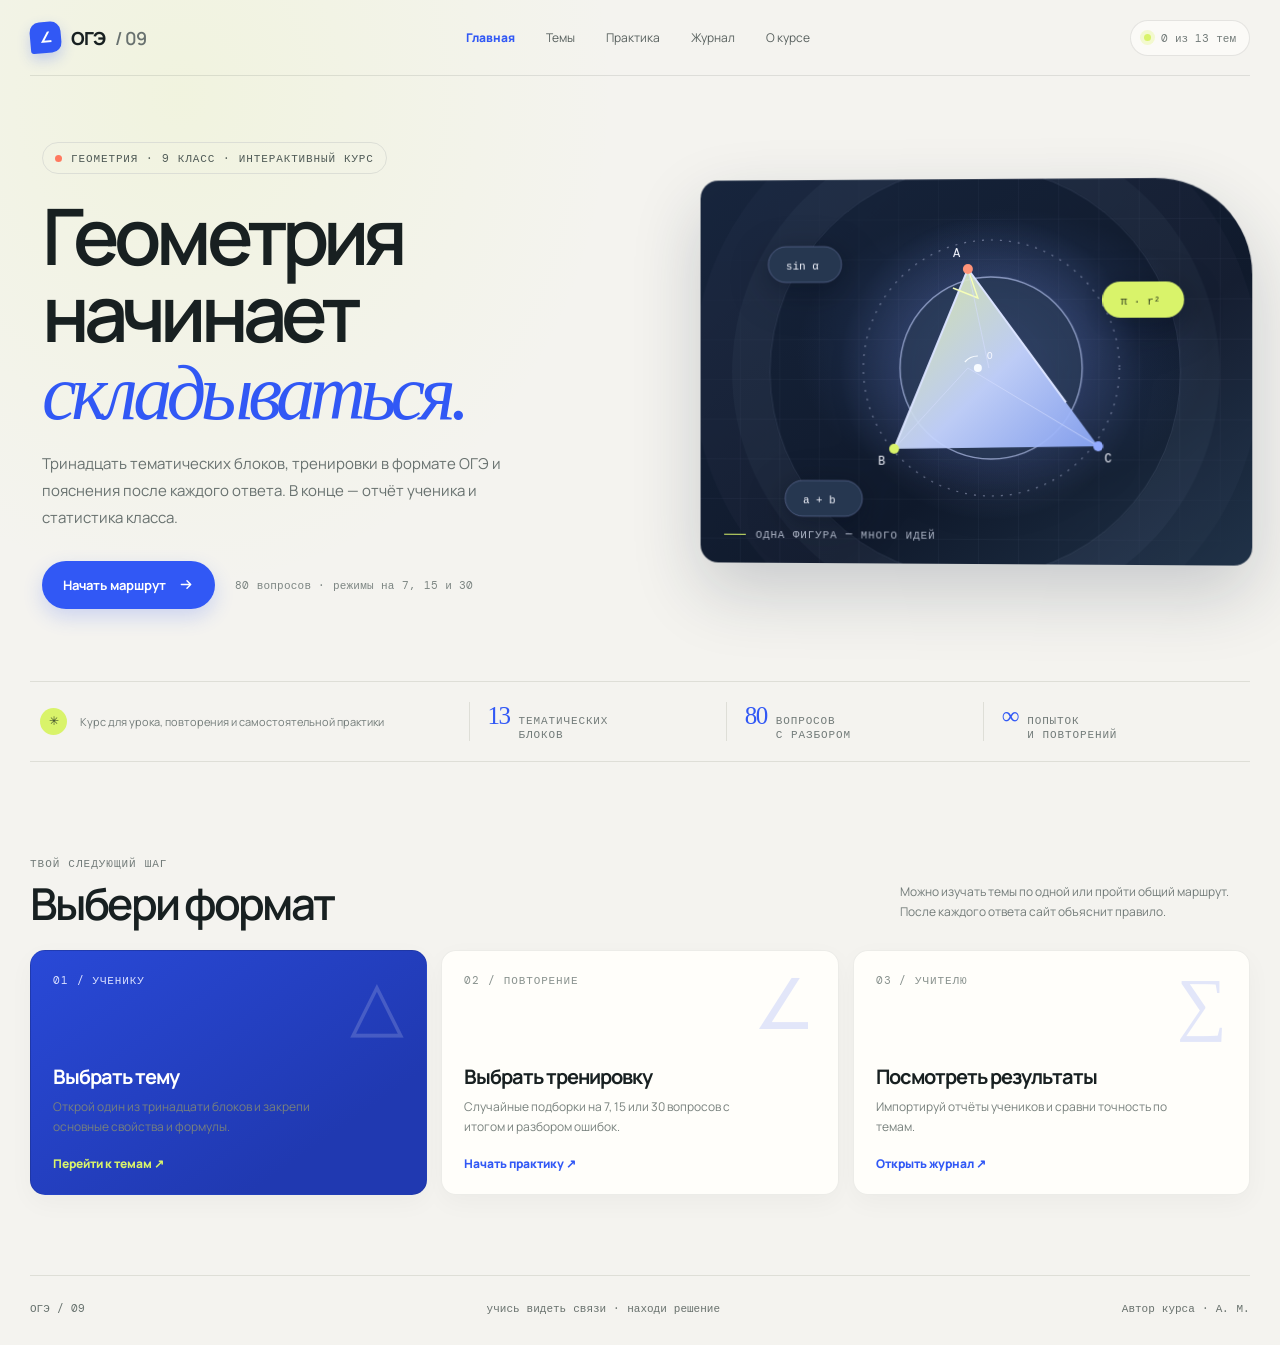
==== index.html @ 627dd579 "Add files via upload" ====
<!doctype html>
<html lang="ru">
<head>
  <meta charset="utf-8">
  <meta name="viewport" content="width=device-width, initial-scale=1">
  <meta name="theme-color" content="#f4f3ef">
  <meta name="description" content="Интерактивный курс геометрии для 9 класса: темы, квизы и отчёты учеников.">
  <title>Геометрия, которая складывается · ОГЭ / 09</title>
  <link rel="stylesheet" href="assets/style.css">
</head>
<body data-page="home">
  <div class="shell">
    <header class="topbar">
      <a class="brand" href="index.html" aria-label="ОГЭ 09 — на главную"><span class="brand-mark">∠</span><span>ОГЭ</span><span>/ 09</span></a>
      <nav class="topnav" aria-label="Основная навигация">
        <a href="index.html" aria-current="page">Главная</a>
        <a href="topics.html">Темы</a>
        <a href="practice.html">Практика</a>
        <a href="journal.html">Журнал</a>
        <a href="about.html">О курсе</a>
      </nav>
      <div class="top-progress"><span class="tiny-dot"></span><span id="headerProgress">0 из 13 тем</span></div>
    </header>
  <main id="top" class="page-main">
      <section class="hero" aria-labelledby="hero-title">
        <div class="hero-copy">
          <div class="hero-tag"><i></i> геометрия · 9 класс · интерактивный курс</div>
          <h1 id="hero-title">Геометрия<br>начинает <em>складываться.</em></h1>
          <p class="hero-lead">Тринадцать тематических блоков, тренировки в формате ОГЭ и пояснения после каждого ответа. В конце — отчёт ученика и статистика класса.</p>
          <div class="hero-actions">
            <a class="button-primary" href="practice.html?unit=all">Начать маршрут <svg viewBox="0 0 16 16" fill="none" aria-hidden="true"><path d="M2.5 8h10m-4-4 4 4-4 4" stroke="currentColor" stroke-width="1.5" stroke-linecap="round" stroke-linejoin="round"/></svg></a>
            <span class="hero-note">80 вопросов · режимы на 7, 15 и 30</span>
          </div>
        </div>
        <div class="hero-art" aria-label="Геометрическая иллюстрация с окружностью и треугольником" role="img">
          <svg viewBox="0 0 520 385" fill="none" aria-hidden="true">
            <defs><linearGradient id="tri" x1="145" y1="74" x2="391" y2="328" gradientUnits="userSpaceOnUse"><stop stop-color="#e6f58c"/><stop offset=".52" stop-color="#c6d5ff"/><stop offset="1" stop-color="#7293f3"/></linearGradient><radialGradient id="halo"><stop stop-color="#8ca5ff" stop-opacity=".36"/><stop offset="1" stop-color="#8ca5ff" stop-opacity="0"/></radialGradient></defs>
            <circle cx="277" cy="189" r="152" fill="url(#halo)"/>
            <circle cx="277" cy="189" r="128" stroke="#d8e0ff" stroke-opacity=".42" stroke-width="1.2" stroke-dasharray="3 7" class="shape-orbit"/>
            <circle cx="277" cy="189" r="91" fill="#293955" fill-opacity=".7" stroke="#c7d4ff" stroke-opacity=".62" stroke-width="1.4"/>
            <path class="construction-line" d="M180 270 254 90l130 177-204 3Z" fill="url(#tri)" fill-opacity=".94" stroke="#dae3ff" stroke-width="2"/>
            <path d="m254 90 10 29-25-10" stroke="#f7ffb8" stroke-width="1.4"/>
            <path class="construction-line" d="m254 90 21 99m109 78-130-78m-74 81 74-81" stroke="#d5deff" stroke-opacity=".6" stroke-width="1" stroke-dasharray="4 5"/>
            <circle cx="254" cy="90" r="5" fill="#ff9479" class="float pulse-point"/><circle cx="180" cy="270" r="5" fill="#d9f36a" class="float-delay pulse-point"/><circle cx="384" cy="267" r="5" fill="#92aaff" class="float pulse-point"/>
            <circle cx="264" cy="189" r="4" fill="#f7fbff"/>
            <path d="M251 183a17 17 0 0 1 13-6" stroke="#f7fbff" stroke-width="1.2"/>
            <text x="239" y="78" fill="#f5f7ff" font-size="12" font-family="monospace">A</text>
            <text x="164" y="286" fill="#f5f7ff" font-size="12" font-family="monospace">B</text>
            <text x="390" y="283" fill="#f5f7ff" font-size="12" font-family="monospace">C</text>
            <text x="273" y="180" fill="#f5f7ff" font-size="10" font-family="monospace">O</text>
            <g class="float-delay hero-label"><rect x="53" y="67" width="74" height="36" rx="18" fill="#263750" stroke="#aebcff" stroke-opacity=".3"/><text x="71" y="90" fill="#f5f7ff" font-size="11" font-family="monospace">sin α</text></g>
            <g class="float hero-label"><rect x="388" y="103" width="81" height="36" rx="18" fill="#d9f36a"/><text x="406" y="126" fill="#344321" font-size="11" font-family="monospace">π · r²</text></g>
            <g class="float-delay hero-label"><rect x="70" y="302" width="78" height="36" rx="18" fill="#263750" stroke="#aebcff" stroke-opacity=".3"/><text x="88" y="325" fill="#f5f7ff" font-size="11" font-family="monospace">a + b</text></g>
          </svg>
          <div class="hero-art-caption"><span></span> одна фигура — много идей</div>
        </div>
      </section>
      <div class="stats-band" aria-label="О курсе">
        <div class="stats-intro"><b>✳</b><span>Курс для урока, повторения и самостоятельной практики</span></div>
        <div class="metric"><strong>13</strong><span class="metric-label">тематических<br>блоков</span></div>
        <div class="metric"><strong>80</strong><span class="metric-label">вопросов<br>с разбором</span></div>
        <div class="metric"><strong>∞</strong><span class="metric-label">попыток<br>и повторений</span></div>
      </div>
    <section class="home-paths" aria-labelledby="paths-title">
      <div class="section-head">
        <div><span class="eyebrow">ТВОЙ СЛЕДУЮЩИЙ ШАГ</span><h2 id="paths-title">Выбери формат</h2></div>
        <p>Можно изучать темы по одной или пройти общий маршрут. После каждого ответа сайт объяснит правило.</p>
      </div>
      <div class="path-grid">
        <a class="path-card path-primary" href="topics.html"><span class="path-index">01 / УЧЕНИКУ</span><span class="path-symbol">△</span><h3>Выбрать тему</h3><p>Открой один из тринадцати блоков и закрепи основные свойства и формулы.</p><span class="path-link">Перейти к темам ↗</span></a>
        <a class="path-card" href="practice.html"><span class="path-index">02 / ПОВТОРЕНИЕ</span><span class="path-symbol">∠</span><h3>Выбрать тренировку</h3><p>Случайные подборки на 7, 15 или 30 вопросов с итогом и разбором ошибок.</p><span class="path-link">Начать практику ↗</span></a>
        <a class="path-card" href="journal.html"><span class="path-index">03 / УЧИТЕЛЮ</span><span class="path-symbol">∑</span><h3>Посмотреть результаты</h3><p>Импортируй отчёты учеников и сравни точность по темам.</p><span class="path-link">Открыть журнал ↗</span></a>
      </div>
    </section>
  </main>
  <footer><a class="footer-mark" href="index.html">ОГЭ / 09</a><span>учись видеть связи · находи решение</span><span>Автор курса · А. М.</span></footer>
  </div>
  <div id="toastRoot" aria-live="polite" aria-atomic="true"></div>
  <script src="assets/course-data.js" defer></script>
  <script src="assets/app.js" defer></script>
</body>
</html>
---- assets/style.css ----
@import url('https://fonts.googleapis.com/css2?family=DM+Mono:wght@400;500&family=Manrope:wght@400;500;600;700;800&display=swap');

    :root {
      color-scheme: light;
      --paper: #f4f3ef;
      --ink: #182021;
      --muted: #727b79;
      --line: #deded7;
      --blue: #3158f5;
      --blue-dark: #1f3dc8;
      --lime: #d9f36a;
      --coral: #ff795f;
      --mint: #bfe9d8;
      --white: #fffefa;
      --serif: Georgia, 'Times New Roman', serif;
      --mono: 'DM Mono', 'SFMono-Regular', Consolas, monospace;
      --sans: 'Manrope', -apple-system, BlinkMacSystemFont, 'Segoe UI', sans-serif;
      --shadow: 0 18px 50px rgba(23, 37, 36, .09);
    }

    * { box-sizing: border-box; }
    html { scroll-behavior: smooth; }
    body {
      margin: 0;
      background: var(--paper);
      color: var(--ink);
      font-family: var(--sans);
      -webkit-font-smoothing: antialiased;
    }
    button, a { font: inherit; }
    button { color: inherit; }
    a { color: inherit; }
    .shell { width: min(1220px, calc(100% - 48px)); margin: 0 auto; }
    .eyebrow, .micro, .unit-number, .metric-label, .quiz-kicker, .card-count {
      font-family: var(--mono); text-transform: uppercase; letter-spacing: .09em;
    }
    .eyebrow { font-size: 11px; color: var(--muted); }

    .topbar {
      height: 76px; display: flex; align-items: center; justify-content: space-between;
      border-bottom: 1px solid rgba(24,32,33,.1);
    }
    .brand { display: inline-flex; align-items: center; gap: 10px; text-decoration: none; font-weight: 800; letter-spacing: -.06em; font-size: 18px; }
    .brand-mark { display: grid; place-items: center; width: 31px; height: 31px; background: var(--blue); color: white; border-radius: 10px 10px 10px 3px; font: 700 14px var(--mono); transform: rotate(-5deg); }
    .brand span:last-child { color: #68716f; font-weight: 600; }
    .topnav { display: flex; align-items: center; gap: 31px; }
    .topnav a { text-decoration: none; font-size: 12px; color: #59615f; transition: color .2s; }
    .topnav a:hover { color: var(--blue); }
    .top-progress { display: flex; align-items: center; gap: 10px; font: 11px var(--mono); color: var(--muted); }
    .tiny-dot { width: 7px; height: 7px; background: var(--lime); border-radius: 50%; box-shadow: 0 0 0 4px rgba(217,243,106,.28); }

    .hero { padding: 66px 0 72px; display: grid; grid-template-columns: 1.06fr .94fr; align-items: center; gap: 46px; }
    .hero-copy { padding: 8px 0 0 12px; }
    .hero-tag { display: inline-flex; align-items: center; gap: 9px; padding: 8px 12px; border: 1px solid #dcded6; border-radius: 99px; color: #4f5a56; font: 10px var(--mono); letter-spacing: .08em; text-transform: uppercase; }
    .hero-tag i { display: block; width: 7px; height: 7px; border-radius: 50%; background: var(--coral); }
    h1 { max-width: 670px; margin: 23px 0 18px; font-size: clamp(48px, 6.2vw, 78px); line-height: .99; letter-spacing: -.075em; font-weight: 600; }
    h1 em { font-family: var(--serif); font-weight: 400; color: var(--blue); letter-spacing: -.07em; }
    .hero-lead { max-width: 510px; margin: 0; color: #68716f; font-size: 15px; line-height: 1.8; }
    .hero-actions { display: flex; align-items: center; gap: 20px; margin-top: 30px; }
    .button-primary { display: inline-flex; align-items: center; justify-content: center; gap: 13px; border: 0; border-radius: 99px; background: var(--blue); color: white; padding: 15px 21px; text-decoration: none; cursor: pointer; font-size: 13px; font-weight: 700; box-shadow: 0 8px 20px rgba(49,88,245,.2); transition: background .2s, transform .2s, box-shadow .2s; }
    .button-primary:hover { background: var(--blue-dark); transform: translateY(-2px); box-shadow: 0 13px 24px rgba(49,88,245,.25); }
    .button-primary svg { width: 15px; height: 15px; transition: transform .2s; }
    .button-primary:hover svg { transform: translateX(3px); }
    .hero-note { color: #7c8582; font: 10px var(--mono); letter-spacing: .02em; }

    .hero-art { position: relative; height: 385px; overflow: hidden; border-radius: 9px 100px 9px 9px; background: #dfe5dc; isolation: isolate; }
    .hero-art:before { content: ''; position: absolute; z-index: -1; width: 480px; height: 480px; left: 50%; top: 50%; transform: translate(-50%,-50%); border: 1px solid rgba(36,54,45,.16); border-radius: 50%; box-shadow: 0 0 0 38px rgba(255,255,255,.1), 0 0 0 78px rgba(255,255,255,.08); }
    .hero-art svg { position: absolute; inset: 0; width: 100%; height: 100%; }
    .hero-art-caption { position: absolute; bottom: 22px; left: 24px; display: flex; align-items: center; gap: 10px; color: #5e6960; font: 10px var(--mono); text-transform: uppercase; letter-spacing: .08em; }
    .hero-art-caption span { width: 22px; height: 1px; background: #718477; }
    .shape-orbit { transform-origin: 50% 50%; animation: orbit 24s linear infinite; }
    .float { animation: float 5s ease-in-out infinite; }
    .float-delay { animation: float 6s ease-in-out -2s infinite; }
    @keyframes orbit { to { transform: rotate(360deg); } }
    @keyframes float { 0%,100% { transform: translateY(0); } 50% { transform: translateY(-9px); } }

    .stats-band { display: grid; grid-template-columns: 1.25fr repeat(3, .75fr); align-items: center; border-top: 1px solid var(--line); border-bottom: 1px solid var(--line); padding: 18px 10px; }
    .stats-intro { display: flex; align-items: center; gap: 13px; color: #727b79; font-size: 11px; }
    .stats-intro b { display: grid; place-items: center; width: 27px; height: 27px; background: var(--lime); border-radius: 50%; color: #41502d; font: 12px var(--mono); }
    .metric { display: flex; align-items: baseline; gap: 9px; padding-left: 18px; border-left: 1px solid var(--line); }
    .metric strong { font: 400 25px var(--serif); letter-spacing: -.06em; }
    .metric-label { color: var(--muted); font-size: 8px; letter-spacing: .08em; }

    .section-head { display: flex; justify-content: space-between; align-items: end; gap: 24px; margin: 75px 0 24px; }
    .section-head h2 { margin: 8px 0 0; font-weight: 600; font-size: clamp(30px, 4vw, 44px); letter-spacing: -.065em; line-height: 1.05; }
    .section-head p { max-width: 350px; margin: 0 0 3px; color: var(--muted); font-size: 12px; line-height: 1.7; }
    .unit-grid { display: grid; grid-template-columns: repeat(3, 1fr); gap: 14px; }
    .unit-card {
      position: relative; min-height: 244px; padding: 20px 20px 18px; border: 1px solid #e3e1da; border-radius: 7px;
      background: var(--white); cursor: pointer; text-align: left; overflow: hidden;
      transition: transform .24s, box-shadow .24s, border-color .24s;
    }
    .unit-card:hover { transform: translateY(-5px); border-color: #c7ceff; box-shadow: 0 17px 40px rgba(27,43,69,.08); }
    .unit-card:focus-visible, .answer:focus-visible, button:focus-visible, a:focus-visible { outline: 3px solid rgba(49,88,245,.45); outline-offset: 3px; }
    .unit-top { display: flex; justify-content: space-between; align-items: center; position: relative; z-index: 1; }
    .unit-number { color: #929a96; font-size: 9px; }
    .card-status { display: inline-flex; align-items: center; gap: 6px; color: #7f8884; font: 9px var(--mono); }
    .card-status:before { content: ''; width: 6px; height: 6px; border-radius: 50%; background: #d9ded8; }
    .card-status.done { color: #51705f; }
    .card-status.done:before { background: #79c09b; }
    .unit-art { display: grid; place-items: center; width: 76px; height: 68px; margin: 17px 0 13px; border-radius: 5px; background: #edf0ff; color: var(--blue); transition: transform .35s; }
    .unit-card:hover .unit-art { transform: rotate(-4deg) scale(1.04); }
    .unit-art svg { width: 60px; height: 55px; overflow: visible; }
    .art-2 { color: #db7054; background: #fff0e8; }
    .art-3 { color: #4d9c82; background: #e7f5ed; }
    .art-4 { color: #ac83cd; background: #f2eaff; }
    .art-5 { color: #c19428; background: #fcf3d7; }
    .art-6 { color: #4d8a94; background: #e6f3f3; }
    .unit-card h3 { position: relative; z-index: 1; max-width: 260px; margin: 0 0 7px; font-size: 17px; line-height: 1.2; letter-spacing: -.045em; font-weight: 700; }
    .unit-card p { position: relative; z-index: 1; max-width: 270px; margin: 0; color: #7a8380; font-size: 10px; line-height: 1.65; }
    .card-count { position: absolute; right: 19px; bottom: 19px; color: #929a96; font-size: 8px; }
    .card-arrow { position: absolute; right: 18px; top: 48%; color: #abb3af; font-size: 18px; transition: transform .2s, color .2s; }
    .unit-card:hover .card-arrow { color: var(--blue); transform: translateX(4px); }

    .quiz-section { display: grid; grid-template-columns: .74fr 1.26fr; gap: 18px; margin: 74px 0 82px; scroll-margin-top: 24px; }
    .quiz-intro { display: flex; flex-direction: column; justify-content: space-between; min-height: 396px; border-radius: 8px; background: var(--blue); color: white; padding: 27px; overflow: hidden; position: relative; }
    .quiz-intro:after { content: ''; position: absolute; width: 260px; height: 260px; right: -95px; bottom: -103px; border: 1px solid rgba(255,255,255,.25); border-radius: 50%; box-shadow: 0 0 0 25px rgba(255,255,255,.06), 0 0 0 53px rgba(255,255,255,.06); }
    .quiz-kicker { font-size: 9px; color: #d5dcff; }
    .quiz-intro h2 { max-width: 280px; margin: 20px 0 10px; font-size: 38px; line-height: 1; font-weight: 600; letter-spacing: -.065em; }
    .quiz-intro p { max-width: 280px; margin: 0; color: #dbe1ff; font-size: 11px; line-height: 1.75; }
    .quiz-spark { margin-top: auto; padding-top: 28px; color: var(--lime); font: 13px var(--mono); position: relative; z-index: 1; }
    .quiz-box { min-height: 396px; display: flex; flex-direction: column; border: 1px solid #e3e1da; border-radius: 8px; background: var(--white); padding: 25px 27px; }
    .quiz-box-top { display: flex; justify-content: space-between; align-items: center; gap: 12px; }
    .quiz-topic { color: #777f7b; font: 10px var(--mono); text-transform: uppercase; letter-spacing: .07em; }
    .quiz-step { color: #8c9490; font: 10px var(--mono); }
    .progress-track { height: 3px; margin: 15px 0 26px; background: #ecece6; border-radius: 5px; overflow: hidden; }
    .progress-fill { height: 100%; width: 0; background: var(--blue); border-radius: inherit; transition: width .5s cubic-bezier(.2,.8,.2,1); }
    .quiz-content { flex: 1; display: flex; flex-direction: column; animation: rise .38s ease both; }
    @keyframes rise { from { opacity: 0; transform: translateY(9px); } to { opacity: 1; transform: translateY(0); } }
    .question { margin: 0 0 19px; font-size: clamp(18px, 2.2vw, 25px); font-weight: 600; line-height: 1.3; letter-spacing: -.045em; }
    .answers { display: grid; grid-template-columns: 1fr 1fr; gap: 9px; }
    .answer { display: flex; align-items: center; gap: 10px; min-height: 49px; border: 1px solid #e4e4dd; border-radius: 5px; background: transparent; cursor: pointer; padding: 9px 12px; text-align: left; font-size: 11px; line-height: 1.45; transition: border-color .2s, background .2s, transform .2s; }
    .answer:hover:not(:disabled) { transform: translateY(-2px); border-color: #bfc9ff; background: #f7f8ff; }
    .answer:disabled { cursor: default; }
    .answer-key { display: grid; place-items: center; flex: 0 0 22px; width: 22px; height: 22px; border-radius: 50%; background: #f1f1eb; color: #78817d; font: 9px var(--mono); }
    .answer.selected-correct { border-color: #85c5a0; background: #eef8f1; }
    .answer.selected-correct .answer-key { background: #6ab88a; color: white; }
    .answer.selected-wrong { border-color: #eda38f; background: #fff1ed; }
    .answer.selected-wrong .answer-key { background: #ec8068; color: white; }
    .answer.is-correct { border-color: #85c5a0; background: #eef8f1; }
    .answer.is-correct .answer-key { background: #6ab88a; color: white; }
    .feedback { display: none; margin-top: 15px; padding: 13px 15px; border-left: 2px solid var(--blue); background: #f3f5ff; animation: rise .3s ease both; }
    .feedback.visible { display: block; }
    .feedback-head { display: flex; align-items: center; gap: 7px; margin-bottom: 5px; font-size: 10px; font-weight: 800; }
    .feedback-head.ok { color: #3d875d; }
    .feedback-head.no { color: #bd5c48; }
    .feedback p { margin: 0; color: #626c70; font-size: 10px; line-height: 1.65; }
    .quiz-controls { display: flex; justify-content: space-between; align-items: center; gap: 12px; margin-top: 18px; }
    .quiz-hint { color: #9aa19e; font-size: 9px; }
    .button-next { border: 0; border-radius: 99px; padding: 11px 17px; background: var(--ink); color: white; cursor: pointer; font-size: 10px; font-weight: 700; transition: transform .2s, background .2s; }
    .button-next:hover { background: #344341; transform: translateY(-1px); }
    .button-next:disabled { background: #c4c9c4; cursor: not-allowed; transform: none; }
    .result-card { display: flex; flex-direction: column; align-items: flex-start; justify-content: center; flex: 1; animation: rise .4s ease both; }
    .result-stamp { display: grid; place-items: center; width: 55px; height: 55px; margin-bottom: 20px; border: 1px solid #dce6ad; border-radius: 50%; background: #f3f8dd; color: #4d602b; font: 17px var(--mono); }
    .result-card h3 { margin: 0 0 7px; font-size: 30px; letter-spacing: -.06em; }
    .result-card p { max-width: 440px; margin: 0 0 20px; color: #727b79; font-size: 11px; line-height: 1.7; }
    .result-card .button-primary { font-size: 11px; padding: 12px 17px; }

    .teacher-note { display: grid; grid-template-columns: 40px 1fr auto; gap: 16px; align-items: center; padding: 22px 23px; border-radius: 7px; background: #e8e9e2; }
    .teacher-icon { display: grid; place-items: center; width: 38px; height: 38px; border-radius: 50%; background: var(--lime); color: #465337; font: 15px var(--serif); }
    .teacher-note h3 { margin: 0 0 4px; font-size: 12px; letter-spacing: -.02em; }
    .teacher-note p { margin: 0; max-width: 700px; color: #69726e; font-size: 10px; line-height: 1.6; }
    .teacher-note a { color: #526350; font: 9px var(--mono); text-decoration: none; white-space: nowrap; }
    .teacher-note a:hover { text-decoration: underline; }
    footer { display: flex; justify-content: space-between; align-items: center; padding: 25px 0 30px; margin-top: 28px; border-top: 1px solid var(--line); color: #929a96; font: 9px var(--mono); }
    .footer-mark { color: #66716d; }

    /* A more editorial, high-contrast finish for the classroom version. */
    body { background: radial-gradient(ellipse at 14% 7%, rgba(217,243,106,.12), transparent 28%), var(--paper); }
    .topbar { position: relative; z-index: 10; }
    .brand-mark { border-radius: 10px 10px 10px 3px; box-shadow: 0 6px 14px rgba(49,88,245,.24); }
    .top-progress { padding: 10px 13px; border: 1px solid rgba(24,32,33,.1); border-radius: 99px; background: rgba(255,254,250,.66); }
    .hero { padding-top: 58px; }
    .hero-copy > * { animation: heroEnter .7s cubic-bezier(.2,.75,.25,1) both; }
    .hero-copy > *:nth-child(1) { animation-delay: .06s; }
    .hero-copy > *:nth-child(2) { animation-delay: .14s; }
    .hero-copy > *:nth-child(3) { animation-delay: .23s; }
    .hero-copy > *:nth-child(4) { animation-delay: .32s; }
    @keyframes heroEnter { from { opacity: 0; transform: translateY(16px); } to { opacity: 1; transform: translateY(0); } }
    .hero-art {
      border-radius: 18px 96px 18px 18px;
      background: radial-gradient(ellipse at 55% 45%, rgba(71,103,173,.4), transparent 48%), linear-gradient(145deg, #17253d 0%, #101a2c 62%, #203248 100%);
      box-shadow: 0 28px 70px rgba(25,39,63,.2), inset 0 1px rgba(255,255,255,.12);
      transform: perspective(1100px) rotateX(var(--tilt-x, 0deg)) rotateY(var(--tilt-y, -2deg)); transform-style: preserve-3d;
      transition: transform .6s cubic-bezier(.2,.8,.2,1), box-shadow .6s;
    }
    .hero-art:hover { box-shadow: 0 34px 78px rgba(25,39,63,.25), inset 0 1px rgba(255,255,255,.12); }
    .hero-art:before { width: 410px; height: 410px; border-color: rgba(200,216,255,.13); box-shadow: 0 0 0 38px rgba(200,216,255,.035), 0 0 0 78px rgba(200,216,255,.025); }
    .hero-art:after {
      content: ''; position: absolute; inset: 0; z-index: 0; pointer-events: none; opacity: .3;
      background-image: linear-gradient(rgba(203,218,255,.12) 1px, transparent 1px), linear-gradient(90deg, rgba(203,218,255,.12) 1px, transparent 1px);
      background-size: 40px 40px; mask-image: linear-gradient(135deg, transparent 4%, black 35%, black 78%, transparent 100%);
    }
    .hero-art svg { z-index: 1; filter: drop-shadow(0 10px 20px rgba(8,15,29,.22)); }
    .hero-art-caption { z-index: 2; color: rgba(231,238,255,.72); }
    .hero-art-caption span { background: var(--lime); }
    .shape-orbit { stroke-dasharray: 2 7; animation: orbit 34s linear infinite; }
    .construction-line { stroke-dasharray: 360; stroke-dashoffset: 360; animation: drawLine 2.4s .45s cubic-bezier(.4,0,.2,1) forwards; }
    @keyframes drawLine { to { stroke-dashoffset: 0; } }
    .hero-art .hero-label { filter: drop-shadow(0 5px 9px rgba(5,12,26,.22)); }
    .hero-art .pulse-point { transform-box: fill-box; transform-origin: center; animation: pointPulse 2.5s ease-in-out infinite; }
    @keyframes pointPulse { 0%,100% { transform: scale(1); opacity: 1; } 50% { transform: scale(1.3); opacity: .8; } }
    .stats-band { padding-block: 20px; }
    .metric strong { color: var(--blue); }
    .section-head { margin-top: 82px; }
    .unit-card {
      min-height: 253px; padding: 21px; border-radius: 14px; border-color: rgba(24,32,33,.08);
      box-shadow: 0 4px 16px rgba(23,37,36,.025); transition: transform .35s cubic-bezier(.2,.8,.2,1), box-shadow .35s, border-color .35s;
    }
    .unit-card:before { content: ''; position: absolute; left: 21px; right: 21px; top: 0; height: 2px; border-radius: 0 0 4px 4px; background: linear-gradient(90deg, var(--blue), #95a9ff); transform: scaleX(0); transform-origin: left; transition: transform .35s; }
    .unit-card:hover { transform: translateY(-7px); border-color: rgba(49,88,245,.2); box-shadow: 0 23px 48px rgba(27,43,69,.1); }
    .unit-card:hover:before { transform: scaleX(1); }
    .unit-art { border-radius: 12px; transition: transform .45s cubic-bezier(.2,.8,.2,1), box-shadow .4s; }
    .unit-card:hover .unit-art { transform: rotate(-5deg) scale(1.08); box-shadow: 0 12px 24px rgba(49,88,245,.11); }
    .unit-art svg { transition: transform .5s cubic-bezier(.2,.8,.2,1); }
    .unit-card:hover .unit-art svg { transform: scale(1.08); }
    .card-arrow { top: auto; bottom: 16px; right: 18px; display: grid; place-items: center; width: 27px; height: 27px; border-radius: 50%; background: #f3f4f7; }
    .unit-card:hover .card-arrow { background: var(--blue); color: white; transform: translate(2px,-2px); }
    .quiz-intro { border-radius: 16px; background: radial-gradient(circle at 95% 6%, rgba(217,243,106,.21), transparent 29%), linear-gradient(150deg, #2949d7, #2039b1 76%); box-shadow: 0 22px 50px rgba(49,88,245,.18); }
    .quiz-intro:after { animation: ringsPulse 7s ease-in-out infinite; }
    @keyframes ringsPulse { 0%,100% { transform: scale(.96); opacity: .7; } 50% { transform: scale(1.06); opacity: 1; } }
    .quiz-box { border-radius: 16px; border-color: rgba(24,32,33,.08); box-shadow: 0 8px 30px rgba(23,37,36,.045); }
    .progress-track { height: 5px; border-radius: 9px; }
    .progress-fill { background: linear-gradient(90deg, #3158f5, #8e9fff 58%, #d9f36a); position: relative; }
    .progress-fill:after { content: ''; position: absolute; inset: 0; background: linear-gradient(90deg, transparent, rgba(255,255,255,.55), transparent); transform: translateX(-100%); animation: progressShine 2.6s 1s infinite; }
    @keyframes progressShine { to { transform: translateX(100%); } }
    .answer { min-height: 54px; border-radius: 10px; padding-inline: 13px; transition: border-color .22s, background .22s, transform .22s, box-shadow .22s; }
    .answer:hover:not(:disabled) { box-shadow: 0 7px 15px rgba(49,88,245,.08); }
    .answer-key { transition: transform .3s, background .2s, color .2s; }
    .answer.selected-correct { animation: correctPop .4s cubic-bezier(.2,.8,.2,1); box-shadow: 0 7px 20px rgba(67,157,103,.11); }
    .answer.selected-correct .answer-key { transform: rotate(360deg); }
    .answer.selected-wrong { animation: wrongNudge .35s ease; }
    @keyframes correctPop { 50% { transform: scale(1.018); } }
    @keyframes wrongNudge { 25% { transform: translateX(-4px); } 75% { transform: translateX(4px); } }
    .feedback { border-radius: 0 10px 10px 0; border-left-width: 3px; }
    .feedback.visible { animation: feedbackReveal .35s cubic-bezier(.2,.8,.2,1) both; }
    @keyframes feedbackReveal { from { opacity: 0; transform: translateY(9px) scale(.99); } to { opacity: 1; transform: translateY(0) scale(1); } }
    .button-next, .button-primary { transition: transform .22s cubic-bezier(.2,.8,.2,1), box-shadow .22s, background .22s; }
    .button-next { border-radius: 9px; }
    .teacher-note { border-radius: 14px; }
    .reveal-ready { opacity: 0; transform: translateY(18px); }
    .reveal-ready.is-visible { opacity: 1; transform: translateY(0); transition: opacity .7s ease, transform .7s cubic-bezier(.2,.8,.2,1); }

    .setup-card { display: flex; flex-direction: column; justify-content: center; flex: 1; max-width: 520px; animation: rise .45s ease both; }
    .setup-icon { display: grid; place-items: center; width: 52px; height: 52px; margin-bottom: 18px; border-radius: 15px; background: #f0f2ff; color: var(--blue); font: 24px var(--serif); transform: rotate(-5deg); }
    .setup-card h3 { margin: 0 0 8px; font-size: 28px; letter-spacing: -.06em; }
    .setup-card p { margin: 0 0 20px; color: #727b79; font-size: 11px; line-height: 1.7; }
    .student-field { display: grid; gap: 7px; margin-bottom: 15px; }
    .student-field label { color: #77817c; font: 9px var(--mono); letter-spacing: .08em; text-transform: uppercase; }
    .student-field input { width: 100%; min-height: 46px; border: 1px solid #e0e2dc; border-radius: 9px; background: #fff; padding: 0 13px; color: var(--ink); font: 12px var(--sans); outline: none; transition: border .2s, box-shadow .2s; }
    .student-field input:focus { border-color: #9aaaff; box-shadow: 0 0 0 4px rgba(49,88,245,.09); }
    .setup-meta { display: flex; flex-wrap: wrap; gap: 7px; margin: 0 0 18px; }
    .setup-meta span { border: 1px solid #eaebe5; border-radius: 99px; padding: 6px 9px; color: #78817d; font: 8px var(--mono); }
    .setup-card .button-primary { align-self: flex-start; }

    .result-panel { flex: 1; animation: rise .5s cubic-bezier(.2,.8,.2,1) both; }
    .result-heading { display: flex; justify-content: space-between; align-items: flex-start; gap: 20px; margin-bottom: 18px; }
    .result-heading h3 { margin: 5px 0 0; font-size: 28px; letter-spacing: -.065em; }
    .result-heading p { margin: 4px 0 0; color: #78817d; font-size: 10px; }
    .score-ring { --score: 0%; position: relative; display: grid; place-items: center; flex: 0 0 74px; width: 74px; height: 74px; border-radius: 50%; background: conic-gradient(var(--blue) var(--score), #e9ebef 0); animation: scoreIn .85s cubic-bezier(.2,.8,.2,1) both; }
    .score-ring:before { content: ''; position: absolute; inset: 6px; border-radius: 50%; background: var(--white); }
    .score-ring strong { position: relative; z-index: 1; font: 17px var(--mono); color: var(--blue); }
    @keyframes scoreIn { from { transform: rotate(-100deg) scale(.75); opacity: .3; } to { transform: rotate(0) scale(1); opacity: 1; } }
    .result-metrics { display: grid; grid-template-columns: repeat(3, 1fr); gap: 8px; margin-bottom: 17px; }
    .result-metric { padding: 12px 13px; border: 1px solid #e8e9e4; border-radius: 10px; background: #fff; }
    .result-metric strong { display: block; margin-bottom: 4px; font: 21px var(--serif); letter-spacing: -.05em; }
    .result-metric span { color: #87908c; font: 8px var(--mono); text-transform: uppercase; letter-spacing: .05em; }
    .result-metric.good strong { color: #3f9b68; }
    .result-metric.missed strong { color: #df735f; }
    .result-subhead { display: flex; align-items: center; justify-content: space-between; gap: 10px; margin: 17px 0 9px; font-size: 11px; font-weight: 800; }
    .result-subhead small { color: #9aa19e; font: 8px var(--mono); font-weight: 400; }
    .topic-results { display: grid; gap: 7px; max-height: 174px; overflow-y: auto; padding-right: 3px; }
    .topic-result { display: grid; grid-template-columns: minmax(110px,1fr) 1.15fr 46px; align-items: center; gap: 10px; }
    .topic-result-name { overflow: hidden; color: #59635f; font-size: 9px; text-overflow: ellipsis; white-space: nowrap; }
    .topic-result-track { height: 6px; overflow: hidden; border-radius: 8px; background: #eeefea; }
    .topic-result-fill { height: 100%; border-radius: inherit; background: linear-gradient(90deg,#3158f5,#8da0ff); transform-origin: left; animation: barIn .8s .2s cubic-bezier(.2,.8,.2,1) both; }
    @keyframes barIn { from { transform: scaleX(0); } to { transform: scaleX(1); } }
    .topic-result-score { color: #68716d; text-align: right; font: 9px var(--mono); }
    .mistake-list { display: grid; gap: 7px; max-height: none; overflow: visible; }
    .mistake-item { padding: 10px 12px; border: 1px solid #f0d9d3; border-radius: 9px; background: #fff9f7; animation: rise .3s ease both; }
    .mistake-item strong { display: block; margin-bottom: 4px; color: #404b48; font-size: 9px; line-height: 1.5; }
    .mistake-item p { margin: 0; color: #77817c; font-size: 8px; line-height: 1.55; }
    .mistake-item p b { color: #bd6553; font-weight: 700; }
    .all-correct { padding: 14px; border-radius: 10px; background: #f0f8e5; color: #547239; font-size: 10px; line-height: 1.6; }
    .result-actions { display: flex; flex-wrap: wrap; gap: 8px; margin-top: 17px; }
    .button-secondary { display: inline-flex; align-items: center; gap: 8px; min-height: 39px; border: 1px solid #dfe2e7; border-radius: 9px; background: white; padding: 0 12px; color: #36413e; cursor: pointer; font-size: 9px; font-weight: 700; transition: .2s; }
    .button-secondary:hover { border-color: #aab8ff; background: #f8f9ff; transform: translateY(-1px); }
    .button-secondary:disabled { opacity: .45; cursor: not-allowed; transform: none; }
    .button-secondary.primary-soft { border-color: #d5defe; background: #f0f3ff; color: #2948d6; }
    .report-help { margin: 10px 0 0; color: #9aa19e; font-size: 8px; line-height: 1.5; }

    .classroom-section { margin: 78px 0 64px; scroll-margin-top: 24px; }
    .classroom-head { display: flex; justify-content: space-between; align-items: end; gap: 20px; margin-bottom: 19px; }
    .classroom-head h2 { margin: 7px 0 0; font-size: clamp(28px,4vw,40px); letter-spacing: -.065em; }
    .classroom-head p { max-width: 360px; margin: 0; color: var(--muted); font-size: 10px; line-height: 1.7; }
    .classroom-card { padding: 20px; border: 1px solid rgba(24,32,33,.08); border-radius: 15px; background: var(--white); box-shadow: 0 10px 30px rgba(23,37,36,.035); }
    .classroom-toolbar { display: flex; flex-wrap: wrap; justify-content: space-between; align-items: center; gap: 12px; margin-bottom: 17px; }
    .classroom-count { color: #818a86; font: 9px var(--mono); }
    .classroom-actions { display: flex; flex-wrap: wrap; gap: 8px; }
    .file-import { position: relative; display: inline-flex; align-items: center; min-height: 36px; border: 1px solid #dbe1ff; border-radius: 9px; background: #f1f3ff; padding: 0 12px; color: #2948d6; cursor: pointer; font-size: 9px; font-weight: 700; transition: .2s; }
    .file-import:hover { background: #e7ebff; transform: translateY(-1px); }
    .file-import input { position: absolute; inset: 0; width: 100%; height: 100%; opacity: 0; cursor: pointer; }
    .journal-summary { display: grid; grid-template-columns: repeat(3, 1fr); gap: 9px; margin-bottom: 15px; }
    .journal-stat { padding: 13px 14px; border-radius: 10px; background: #f6f7f4; }
    .journal-stat strong { display: block; margin-bottom: 3px; font: 21px var(--serif); color: var(--blue); }
    .journal-stat span { color: #818a86; font: 8px var(--mono); letter-spacing: .05em; text-transform: uppercase; }
    .journal-topic-bars { display: flex; flex-wrap: wrap; gap: 7px; margin: 0 0 15px; }
    .journal-chip { display: flex; align-items: center; gap: 7px; border: 1px solid #e8eae5; border-radius: 99px; padding: 6px 9px; color: #6d7772; font-size: 8px; }
    .journal-chip b { color: #dc755e; font: 9px var(--mono); }
    .journal-empty { padding: 23px; border: 1px dashed #d9ded8; border-radius: 11px; color: #838d88; text-align: center; font-size: 10px; line-height: 1.7; }
    .journal-table-wrap { overflow: auto; border: 1px solid #eceee9; border-radius: 10px; }
    .journal-table { width: 100%; min-width: 760px; border-collapse: collapse; text-align: left; }
    .journal-table th { padding: 10px 12px; background: #f7f8f5; color: #89918d; font: 8px var(--mono); letter-spacing: .06em; text-transform: uppercase; }
    .journal-table td { padding: 10px 12px; border-top: 1px solid #eff0ec; color: #52605a; font-size: 9px; }
    .journal-table tr { animation: rowIn .35s ease both; }
    @keyframes rowIn { from { opacity: 0; transform: translateY(5px); } to { opacity: 1; transform: translateY(0); } }
    .journal-student { font-weight: 800; color: var(--ink) !important; }
    .journal-good { color: #469369 !important; font-weight: 800; }
    .journal-wrong { color: #d26e59 !important; font-weight: 800; }
    .journal-detail summary { width: max-content; color: #4057c6; cursor: pointer; font-size: 8px; font-weight: 700; }
    .journal-detail[open] summary { margin-bottom: 8px; }
    .journal-detail-list { display: grid; gap: 7px; max-width: 390px; white-space: normal; }
    .journal-detail-item { padding: 8px 9px; border-left: 2px solid #efb2a3; border-radius: 0 7px 7px 0; background: #fff8f5; }
    .journal-detail-item b { display: block; margin-bottom: 3px; color: #53605a; font-size: 8px; line-height: 1.45; }
    .journal-detail-item span { display: block; color: #818a86; font-size: 7px; line-height: 1.5; }
    .journal-remove { border: 0; background: transparent; color: #9ca39f; cursor: pointer; font-size: 14px; }
    .journal-remove:hover { color: #d26e59; }
    .journal-footnote { margin: 12px 0 0; color: #9aa19e; font-size: 8px; line-height: 1.6; }
    .toast { position: fixed; z-index: 100; right: 22px; bottom: 22px; max-width: min(390px,calc(100% - 30px)); border-radius: 11px; background: #182021; padding: 13px 16px; color: white; box-shadow: 0 14px 36px rgba(0,0,0,.2); font-size: 10px; line-height: 1.5; animation: toastIn .3s ease both; }
    @keyframes toastIn { from { opacity: 0; transform: translateY(10px); } to { opacity: 1; transform: translateY(0); } }

    @media (max-width: 850px) {
      .hero { gap: 24px; padding-top: 48px; }
      .hero-art { height: 340px; }
      .unit-grid { grid-template-columns: repeat(2, 1fr); }
      .quiz-section { grid-template-columns: .8fr 1.2fr; }
      .quiz-intro { padding: 22px; }
      .quiz-box { padding: 22px; }
    }
    @media (max-width: 650px) {
      .shell { width: min(100% - 30px, 500px); }
      .topbar { height: 64px; }
      .topnav { display: none; }
      .top-progress { font-size: 9px; }
      .hero { display: flex; flex-direction: column; align-items: stretch; gap: 30px; padding: 42px 0 45px; }
      .hero-copy { padding-left: 0; }
      h1 { font-size: clamp(49px, 14vw, 68px); }
      .hero-lead { font-size: 13px; }
      .hero-actions { align-items: flex-start; flex-direction: column; gap: 12px; }
      .hero-art { height: 280px; border-radius: 7px 70px 7px 7px; }
      .stats-band { grid-template-columns: 1fr 1fr; row-gap: 18px; padding: 16px 0; }
      .stats-intro { grid-column: 1 / -1; }
      .metric { padding-left: 12px; }
      .metric:nth-child(2) { border-left: 0; padding-left: 0; }
      .section-head { display: block; margin: 56px 0 19px; }
      .section-head p { margin-top: 12px; }
      .unit-grid { grid-template-columns: 1fr; gap: 10px; }
      .unit-card { min-height: 194px; padding: 16px; }
      .unit-art { width: 64px; height: 56px; margin: 12px 0 9px; }
      .unit-art svg { width: 53px; height: 48px; }
      .unit-card h3 { font-size: 16px; }
      .unit-card p { max-width: calc(100% - 10px); }
      .quiz-section { grid-template-columns: 1fr; margin: 56px 0 58px; }
      .quiz-intro { min-height: 220px; }
      .quiz-intro h2 { max-width: 330px; font-size: 34px; margin-top: 15px; }
      .quiz-spark { padding-top: 17px; }
      .quiz-box { min-height: 430px; padding: 20px 16px; }
      .answers { grid-template-columns: 1fr; gap: 7px; }
      .answer { min-height: 44px; }
      .question { font-size: 20px; }
      .teacher-note { grid-template-columns: 38px 1fr; padding: 17px; }
      .teacher-note a { grid-column: 2; white-space: normal; line-height: 1.6; }
      .classroom-section { margin: 58px 0 48px; }
      .classroom-head { display: block; }
      .classroom-head p { margin-top: 10px; }
      .classroom-card { padding: 14px; }
      .classroom-toolbar { align-items: flex-start; flex-direction: column; }
      .classroom-actions { width: 100%; }
      .file-import, .classroom-actions .button-secondary { flex: 1; justify-content: center; }
      .journal-summary { gap: 6px; }
      .journal-stat { padding: 10px 8px; }
      .journal-stat strong { font-size: 18px; }
      .journal-stat span { font-size: 7px; }
      .result-heading { gap: 10px; }
      .result-heading h3 { font-size: 23px; }
      .score-ring { flex-basis: 62px; width: 62px; height: 62px; }
      .result-metrics { gap: 5px; }
      .result-metric { padding: 10px 8px; }
      .result-metric strong { font-size: 18px; }
      .result-metric span { font-size: 7px; }
      .topic-result { grid-template-columns: minmax(95px,1fr) 1fr 38px; gap: 7px; }
      .result-actions { display: grid; grid-template-columns: 1fr; }
      .result-actions button { justify-content: center; }
      .setup-card h3 { font-size: 24px; }
      footer { gap: 15px; align-items: flex-start; flex-direction: column; }
    }
    @media (prefers-reduced-motion: reduce) {
      *, *::before, *::after { scroll-behavior: auto !important; animation-duration: .01ms !important; animation-iteration-count: 1 !important; transition-duration: .01ms !important; }
    }

    /* Shared multi-page navigation and safer topic-card layout. */
    .topnav a[aria-current="page"] { color: var(--blue); font-weight: 800; }
    .unit-card {
      display: flex; flex-direction: column; min-height: 236px; color: var(--ink); text-decoration: none;
    }
    .unit-content { display: grid; grid-template-columns: 64px minmax(0, 1fr); align-items: start; gap: 15px; margin-top: 20px; }
    .unit-art { width: 64px; height: 64px; margin: 0; flex: 0 0 64px; }
    .unit-copy { min-width: 0; }
    .unit-card h3 { max-width: none; margin: 2px 0 8px; overflow-wrap: anywhere; }
    .unit-card p { max-width: none; overflow-wrap: anywhere; }
    .unit-footer { display: flex; align-items: center; justify-content: space-between; gap: 10px; margin-top: auto; padding-top: 19px; }
    .card-count { position: static; color: #929a96; font-size: 8px; }
    .card-arrow { position: static; display: grid; flex: 0 0 27px; place-items: center; width: 27px; height: 27px; border-radius: 50%; background: #f3f4f7; }
    .topics-page, .home-paths, .about-details { padding-bottom: 52px; }
    .page-section-head { display: flex; justify-content: space-between; gap: 24px; align-items: end; margin: 58px 0 22px; }
    .page-title { max-width: 720px; margin: 9px 0 0; font-size: clamp(38px, 5.5vw, 62px); line-height: 1.02; letter-spacing: -.075em; font-weight: 600; }
    .topics-toolbar { display: flex; align-items: center; justify-content: space-between; gap: 16px; margin-bottom: 17px; }
    .topics-caption, .path-index { color: #89928e; font: 9px var(--mono); letter-spacing: .08em; }
    .home-paths { padding-top: 6px; }
    .path-grid { display: grid; grid-template-columns: repeat(3, 1fr); gap: 14px; }
    .path-card { position: relative; display: flex; min-height: 245px; flex-direction: column; align-items: flex-start; padding: 22px; overflow: hidden; border: 1px solid rgba(24,32,33,.08); border-radius: 15px; background: var(--white); box-shadow: 0 8px 26px rgba(23,37,36,.035); text-decoration: none; transition: transform .3s, box-shadow .3s, border-color .3s; }
    .path-card:hover { transform: translateY(-5px); border-color: rgba(49,88,245,.2); box-shadow: 0 20px 40px rgba(27,43,69,.09); }
    .path-primary { background: linear-gradient(145deg, #2949d7, #2039b1 76%); color: white; }
    .path-primary .path-index, .path-primary p { color: #dbe1ff; }
    .path-symbol { position: absolute; top: 13px; right: 22px; color: rgba(49,88,245,.14); font: 70px var(--serif); transition: transform .4s; }
    .path-primary .path-symbol { color: rgba(255,255,255,.17); }
    .path-card:hover .path-symbol { transform: rotate(12deg) scale(1.08); }
    .path-card h3 { position: relative; margin: auto 0 7px; font-size: 20px; letter-spacing: -.05em; }
    .path-card p { position: relative; max-width: 300px; margin: 0 0 17px; color: #78817d; font-size: 10px; line-height: 1.7; }
    .path-link { position: relative; color: var(--blue); font-size: 10px; font-weight: 800; }
    .path-primary .path-link { color: var(--lime); }
    .practice-page-head { margin-top: 48px; }
    .practice-page-head .page-title { font-size: clamp(36px, 4.5vw, 54px); }
    .practice-page-head p { max-width: 360px; margin: 0; color: var(--muted); font-size: 11px; line-height: 1.7; }
    .practice-page-head + .quiz-section { margin-top: 20px; }
    .practice-back { display: flex; justify-content: space-between; gap: 14px; margin: -35px 0 64px; color: #8a938f; font-size: 9px; }
    .practice-back a { color: var(--blue); text-decoration: none; font-weight: 700; }
    .journal-note { margin: -32px 0 64px; }
    .about-hero { padding: 66px 0 46px; }
    .about-hero .page-title { margin-top: 16px; font-size: clamp(48px, 7vw, 82px); }
    .about-lead { max-width: 620px; margin: 17px 0 0; color: #68716f; font-size: 14px; line-height: 1.8; }
    .about-hero + .teacher-note { margin-bottom: 60px; }
    .about-topic-list { display: grid; grid-template-columns: 1fr 1fr; gap: 9px 14px; }
    .about-topic-list > div { display: flex; align-items: flex-start; gap: 14px; padding: 17px; border: 1px solid rgba(24,32,33,.08); border-radius: 12px; background: var(--white); }
    .about-topic-list > div > b { color: var(--blue); font: 10px var(--mono); }
    .about-topic-list span { display: grid; gap: 5px; }
    .about-topic-list strong { font-size: 12px; }
    .about-topic-list small { color: #7c8582; font-size: 9px; line-height: 1.6; }
    .about-how { padding-bottom: 22px; }
    .about-steps { display: grid; grid-template-columns: repeat(3, 1fr); gap: 13px; }
    .about-steps article { min-height: 185px; padding: 19px; border-radius: 13px; background: #e8e9e2; }
    .about-steps article > span { color: var(--blue); font: 10px var(--mono); }
    .about-steps h3 { margin: 23px 0 7px; font-size: 15px; letter-spacing: -.04em; }
    .about-steps p { margin: 0; color: #69726e; font-size: 9px; line-height: 1.7; }
    .about-source { display: flex; justify-content: space-between; gap: 14px; margin: 0 0 56px; padding: 16px 0; border-top: 1px solid var(--line); color: #87908c; font-size: 9px; }
    .about-source a { color: var(--blue); text-decoration: none; font-weight: 700; }
    footer a { text-decoration: none; }
    .button-danger { border-color: #f0d9d3; background: #fff8f6; color: #bd6553; }
    .button-danger:hover { border-color: #e8b4a8; background: #fff0ec; }
    .password-backdrop { position: fixed; z-index: 90; inset: 0; display: grid; place-items: center; padding: 18px; background: rgba(15,22,28,.55); backdrop-filter: blur(7px); animation: fadeIn .18s ease both; }
    .password-backdrop[hidden] { display: none; }
    .password-dialog { width: min(100%, 420px); padding: 27px; border: 1px solid rgba(255,255,255,.7); border-radius: 18px; background: var(--white); box-shadow: 0 28px 80px rgba(8,14,27,.28); animation: rise .28s cubic-bezier(.2,.8,.2,1) both; }
    .password-dialog h2 { margin: 9px 0 7px; font-size: 26px; letter-spacing: -.06em; }
    .password-dialog > p { margin: 0 0 19px; color: #77817c; font-size: 10px; line-height: 1.7; }
    .password-label { display: block; margin: 0 0 7px; color: #77817c; font: 9px var(--mono); letter-spacing: .08em; text-transform: uppercase; }
    .password-input { width: 100%; min-height: 48px; border: 1px solid #dfe2e7; border-radius: 10px; background: #fff; padding: 0 14px; color: var(--ink); font: 18px var(--mono); letter-spacing: .28em; outline: none; transition: border-color .2s, box-shadow .2s; }
    .password-input:focus { border-color: #9aaaff; box-shadow: 0 0 0 4px rgba(49,88,245,.1); }
    .password-error { margin: 8px 0 0; color: #bd6553; font-size: 9px; }
    .password-actions { display: flex; justify-content: flex-end; gap: 8px; margin-top: 17px; }
    @keyframes fadeIn { from { opacity: 0; } to { opacity: 1; } }
    @media (max-width: 650px) {
      .password-dialog { padding: 22px 18px; }
      .password-actions { display: grid; grid-template-columns: 1fr 1fr; }
      .password-actions button { justify-content: center; padding-inline: 8px; }
    }
    .practice-modes { margin: 15px 0 27px; }
    .mode-heading { display: flex; justify-content: space-between; align-items: end; gap: 20px; margin-bottom: 14px; }
    .mode-heading h2 { margin: 7px 0 0; font-size: clamp(24px, 3vw, 34px); letter-spacing: -.06em; }
    .mode-heading p { max-width: 350px; margin: 0; color: var(--muted); font-size: 10px; line-height: 1.7; }
    .mode-grid { display: grid; grid-template-columns: repeat(3, minmax(0, 1fr)); gap: 12px; }
    .mode-card { position: relative; display: flex; min-height: 190px; flex-direction: column; align-items: flex-start; padding: 18px 20px; overflow: hidden; border: 1px solid rgba(24,32,33,.09); border-radius: 15px; background: var(--white); text-align: left; cursor: pointer; box-shadow: 0 7px 24px rgba(23,37,36,.035); transition: transform .25s, border-color .25s, box-shadow .25s; }
    .mode-card:hover { transform: translateY(-4px); border-color: rgba(49,88,245,.3); box-shadow: 0 17px 34px rgba(27,43,69,.09); }
    .mode-card:focus-visible { outline: 3px solid rgba(49,88,245,.45); outline-offset: 3px; }
    .mode-card.is-selected { border-color: var(--blue); box-shadow: 0 0 0 3px rgba(49,88,245,.12), 0 17px 34px rgba(27,43,69,.09); }
    .mode-featured { border-color: transparent; background: linear-gradient(145deg, #2949d7, #2039b1 76%); color: white; box-shadow: 0 17px 36px rgba(49,88,245,.16); }
    .mode-featured .mode-index, .mode-featured p { color: #dbe1ff; }
    .mode-index { color: #89928e; font: 8px var(--mono); letter-spacing: .08em; }
    .mode-count { position: absolute; top: 11px; right: 17px; color: rgba(49,88,245,.13); font: 700 56px var(--serif); letter-spacing: -.08em; line-height: 1; }
    .mode-featured .mode-count { color: rgba(255,255,255,.16); }
    .mode-card h3 { position: relative; margin: auto 0 6px; font-size: 18px; letter-spacing: -.05em; }
    .mode-card p { position: relative; max-width: 260px; margin: 0 0 13px; color: #78817d; font-size: 9px; line-height: 1.6; }
    .mode-action { position: relative; color: var(--blue); font-size: 9px; font-weight: 800; }
    .mode-featured .mode-action { color: var(--lime); }
    .question-meta { display: flex; flex-wrap: wrap; align-items: center; gap: 7px; margin: 0 0 12px; }
    .question-line, .question-topic { border: 1px solid #e7e9ee; border-radius: 99px; padding: 5px 8px; color: #748078; font: 8px var(--mono); letter-spacing: .035em; }
    .question-line { border-color: #dce2ff; background: #f2f4ff; color: #4359ce; }
    .question-figure { display: grid; place-items: center; margin: -5px 0 16px; overflow: hidden; border: 1px solid #e8ebf1; border-radius: 11px; background: #f8f9fc; }
    .question-figure svg { display: block; width: min(100%, 360px); height: auto; }
    @media (max-width: 850px) {
      .mode-grid { gap: 9px; }
      .mode-card { padding: 16px; }
    }
    @media (max-width: 650px) {
      .mode-heading { display: block; }
      .mode-heading p { margin-top: 9px; }
      .mode-grid { grid-template-columns: 1fr; gap: 9px; }
      .mode-card { min-height: 158px; }
      .mode-card h3 { font-size: 17px; }
      .practice-modes { margin: 4px 0 22px; }
    }

    @media (max-width: 850px) {
      .path-grid { grid-template-columns: 1fr 1fr; }
      .path-card:last-child { grid-column: 1 / -1; min-height: 190px; }
    }
    @media (max-width: 650px) {
      .topbar { height: auto; min-height: 64px; flex-wrap: wrap; gap: 9px 10px; padding: 10px 0 8px; }
      .topnav { display: flex; order: 3; width: 100%; gap: 21px; overflow-x: auto; padding: 4px 0 5px; scrollbar-width: none; }
      .topnav::-webkit-scrollbar { display: none; }
      .topnav a { flex: 0 0 auto; white-space: nowrap; font-size: 11px; }
      .top-progress { font-size: 9px; }
      .unit-card { min-height: 206px; padding: 16px; }
      .unit-content { grid-template-columns: 56px minmax(0, 1fr); gap: 12px; margin-top: 17px; }
      .unit-art { width: 56px; height: 56px; flex-basis: 56px; }
      .unit-art svg { width: 49px; height: 46px; }
      .unit-card h3 { font-size: 15px; line-height: 1.28; }
      .unit-card p { font-size: 9px; }
      .unit-footer { padding-top: 15px; }
      .page-section-head { margin-top: 40px; }
      .topics-toolbar { align-items: flex-start; flex-direction: column; }
      .path-grid, .about-topic-list, .about-steps { grid-template-columns: 1fr; }
      .path-card:last-child { grid-column: auto; min-height: 215px; }
      .path-card { min-height: 215px; }
      .practice-page-head { display: block; }
      .practice-page-head p { margin-top: 11px; }
      .practice-back { margin: -25px 0 48px; flex-direction: column; }
      .journal-note { margin: -20px 0 48px; }
      .about-hero { padding: 43px 0 31px; }
      .about-lead { font-size: 12px; }
      .about-hero + .teacher-note { margin-bottom: 43px; }
      .about-source { flex-direction: column; }
    }

    /* Slightly larger type keeps captions and classroom reports readable. */
    .shell :is(.eyebrow, .hero-tag, .hero-note, .hero-art-caption, .metric-label,
      .unit-number, .card-status, .card-count, .quiz-kicker, .quiz-topic, .quiz-step, .top-progress,
      .answer-key, .feedback-head, .quiz-hint, .button-next, .student-field label,
      .setup-meta span, .result-metric span, .result-subhead small, .topic-result-score,
      .classroom-count, .file-import, .journal-stat span, .journal-chip, .journal-chip b,
      .journal-table th, .journal-detail summary, .about-topic-list > div > b,
      .about-steps article > span, .topics-caption, .path-index, .practice-back,
      .password-label, .mode-index, .mode-action, .question-line, .question-topic,
      .teacher-note a, footer) {
      font-size: 11px;
    }
    .shell :is(.section-head p, .unit-card p, .quiz-intro p, .answer, .feedback p,
      .result-card p, .result-card .button-primary, .teacher-note p, .setup-card p,
      .result-heading p, .topic-result-name,
      .mistake-item strong, .mistake-item p, .all-correct, .button-secondary, .report-help,
      .classroom-head p, .journal-empty, .journal-table td, .journal-detail-item b,
      .journal-detail-item span, .journal-footnote, .toast, .path-card p, .path-link,
      .practice-page-head p, .about-topic-list small, .about-steps p, .about-source,
      .password-dialog > p, .password-error, .mode-heading p, .mode-card p) {
      font-size: 12px;
    }
    .shell :is(.teacher-note h3, .about-topic-list strong) { font-size: 14px; }
    footer { color: #68716d; }
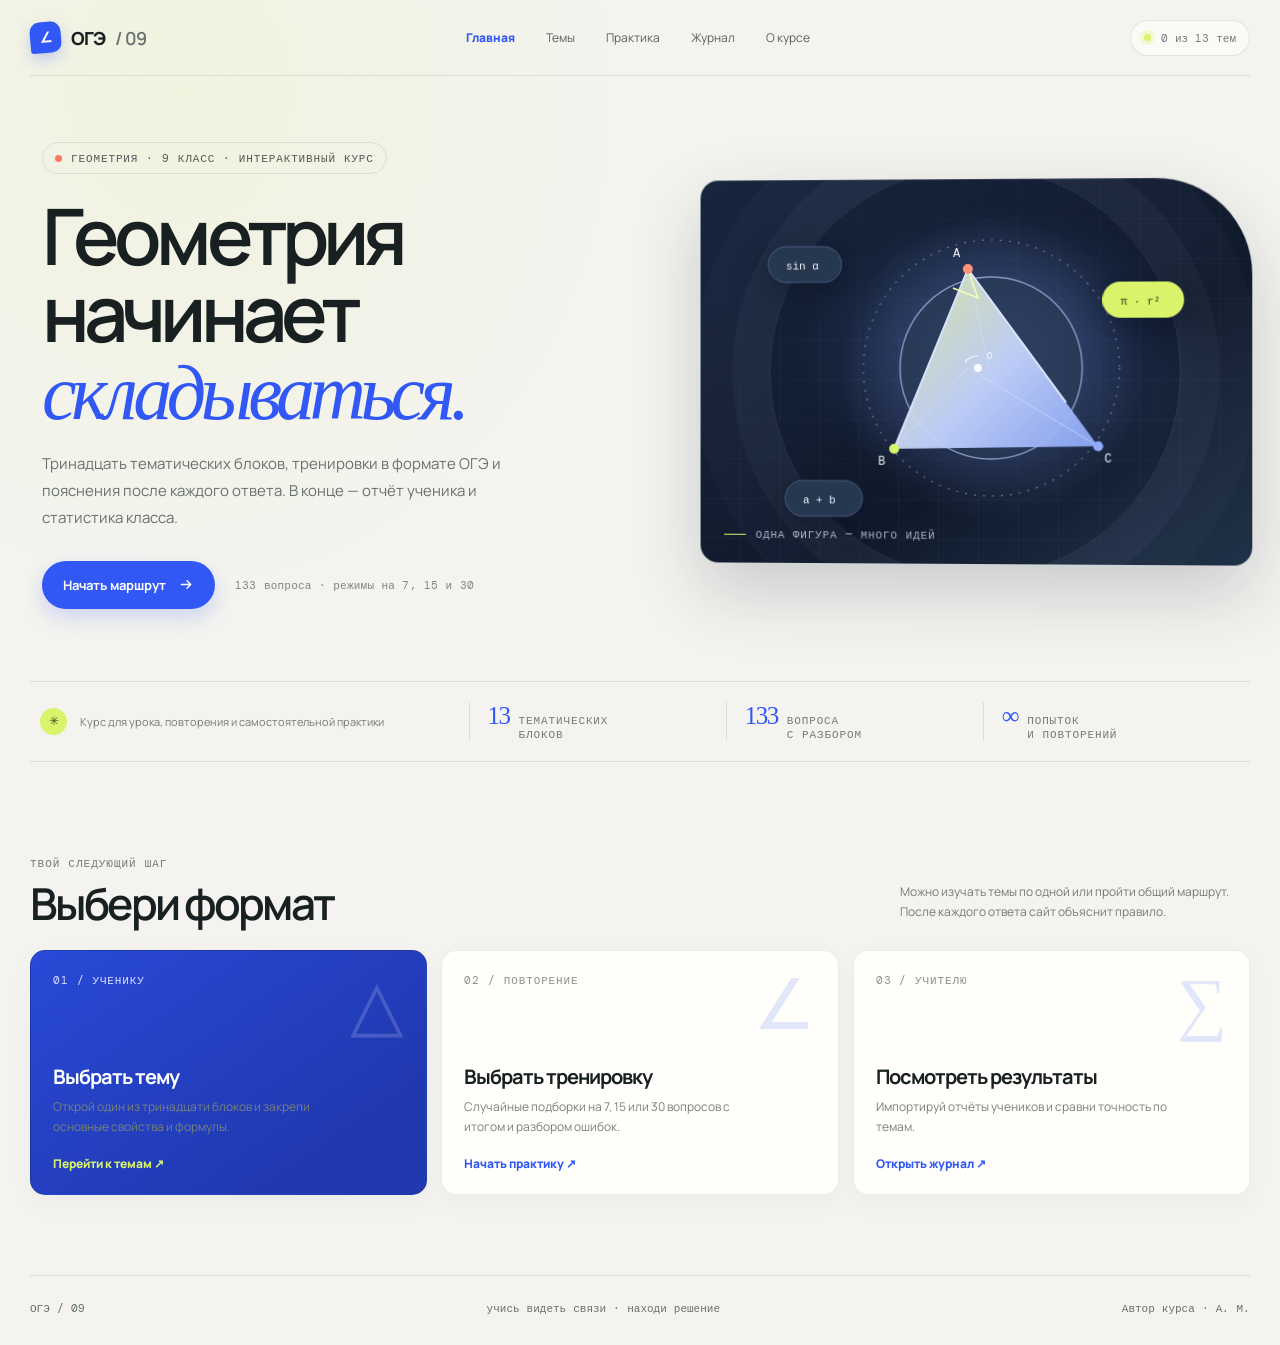
==== commit 6776364b: "Add files via upload" ====
--- a/index.html
+++ b/index.html
@@ -29,7 +29,7 @@
           <p class="hero-lead">Тринадцать тематических блоков, тренировки в формате ОГЭ и пояснения после каждого ответа. В конце — отчёт ученика и статистика класса.</p>
           <div class="hero-actions">
             <a class="button-primary" href="practice.html?unit=all">Начать маршрут <svg viewBox="0 0 16 16" fill="none" aria-hidden="true"><path d="M2.5 8h10m-4-4 4 4-4 4" stroke="currentColor" stroke-width="1.5" stroke-linecap="round" stroke-linejoin="round"/></svg></a>
-            <span class="hero-note">80 вопросов · режимы на 7, 15 и 30</span>
+            <span class="hero-note">133 вопроса · режимы на 7, 15 и 30</span>
           </div>
         </div>
         <div class="hero-art" aria-label="Геометрическая иллюстрация с окружностью и треугольником" role="img">
@@ -58,7 +58,7 @@
       <div class="stats-band" aria-label="О курсе">
         <div class="stats-intro"><b>✳</b><span>Курс для урока, повторения и самостоятельной практики</span></div>
         <div class="metric"><strong>13</strong><span class="metric-label">тематических<br>блоков</span></div>
-        <div class="metric"><strong>80</strong><span class="metric-label">вопросов<br>с разбором</span></div>
+        <div class="metric"><strong>133</strong><span class="metric-label">вопроса<br>с разбором</span></div>
         <div class="metric"><strong>∞</strong><span class="metric-label">попыток<br>и повторений</span></div>
       </div>
     <section class="home-paths" aria-labelledby="paths-title">
